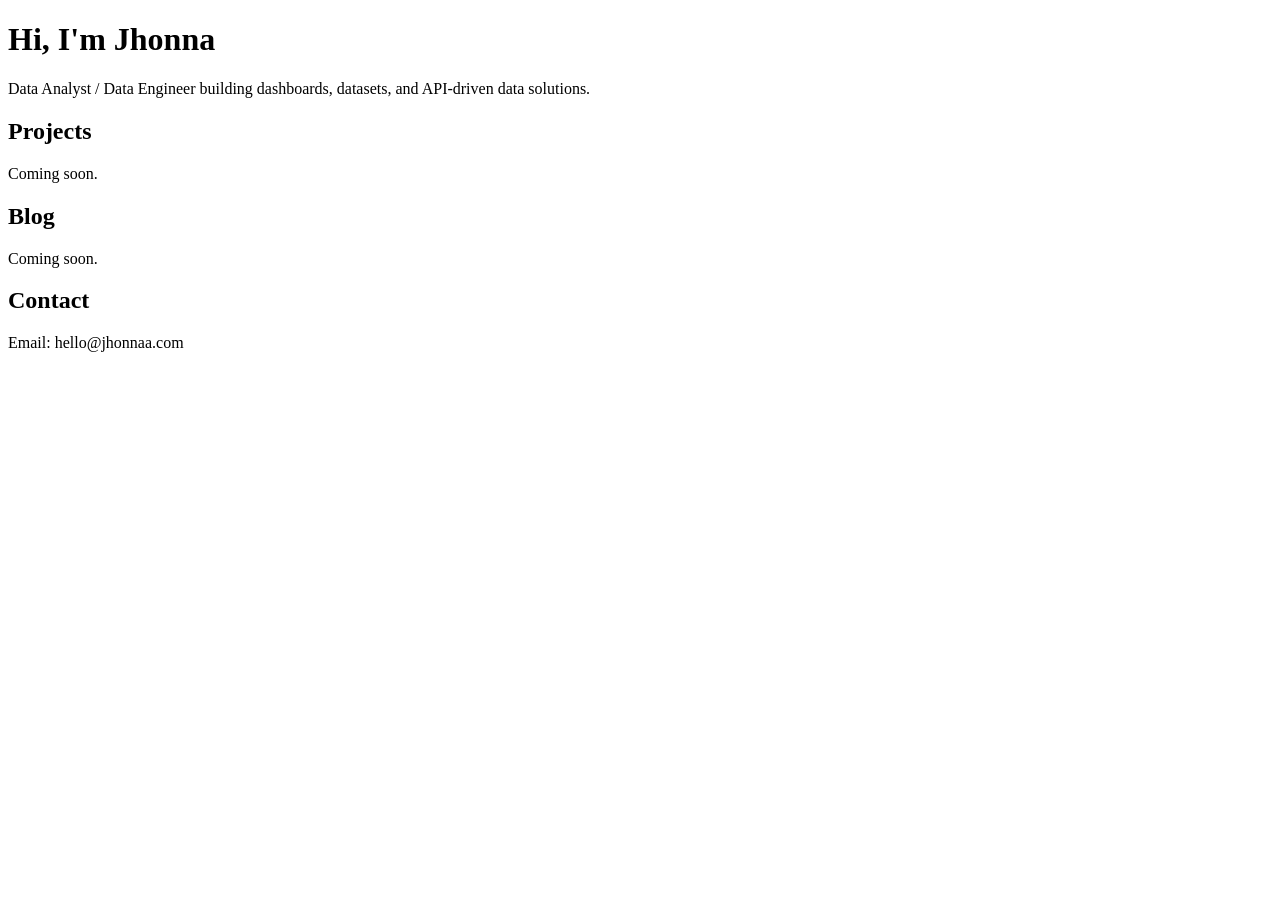
==== index.html @ ed6554fa "Add initial index.html for personal webpage" ====
<!DOCTYPE html>
<html>
<head>
  <title>Jhonna | Data Analyst & Data Engineer</title>
</head>
<body>
  <h1>Hi, I'm Jhonna</h1>
  <p>Data Analyst / Data Engineer building dashboards, datasets, and API-driven data solutions.</p>

  <h2>Projects</h2>
  <p>Coming soon.</p>

  <h2>Blog</h2>
  <p>Coming soon.</p>

  <h2>Contact</h2>
  <p>Email: hello@jhonnaa.com</p>
</body>
</html>
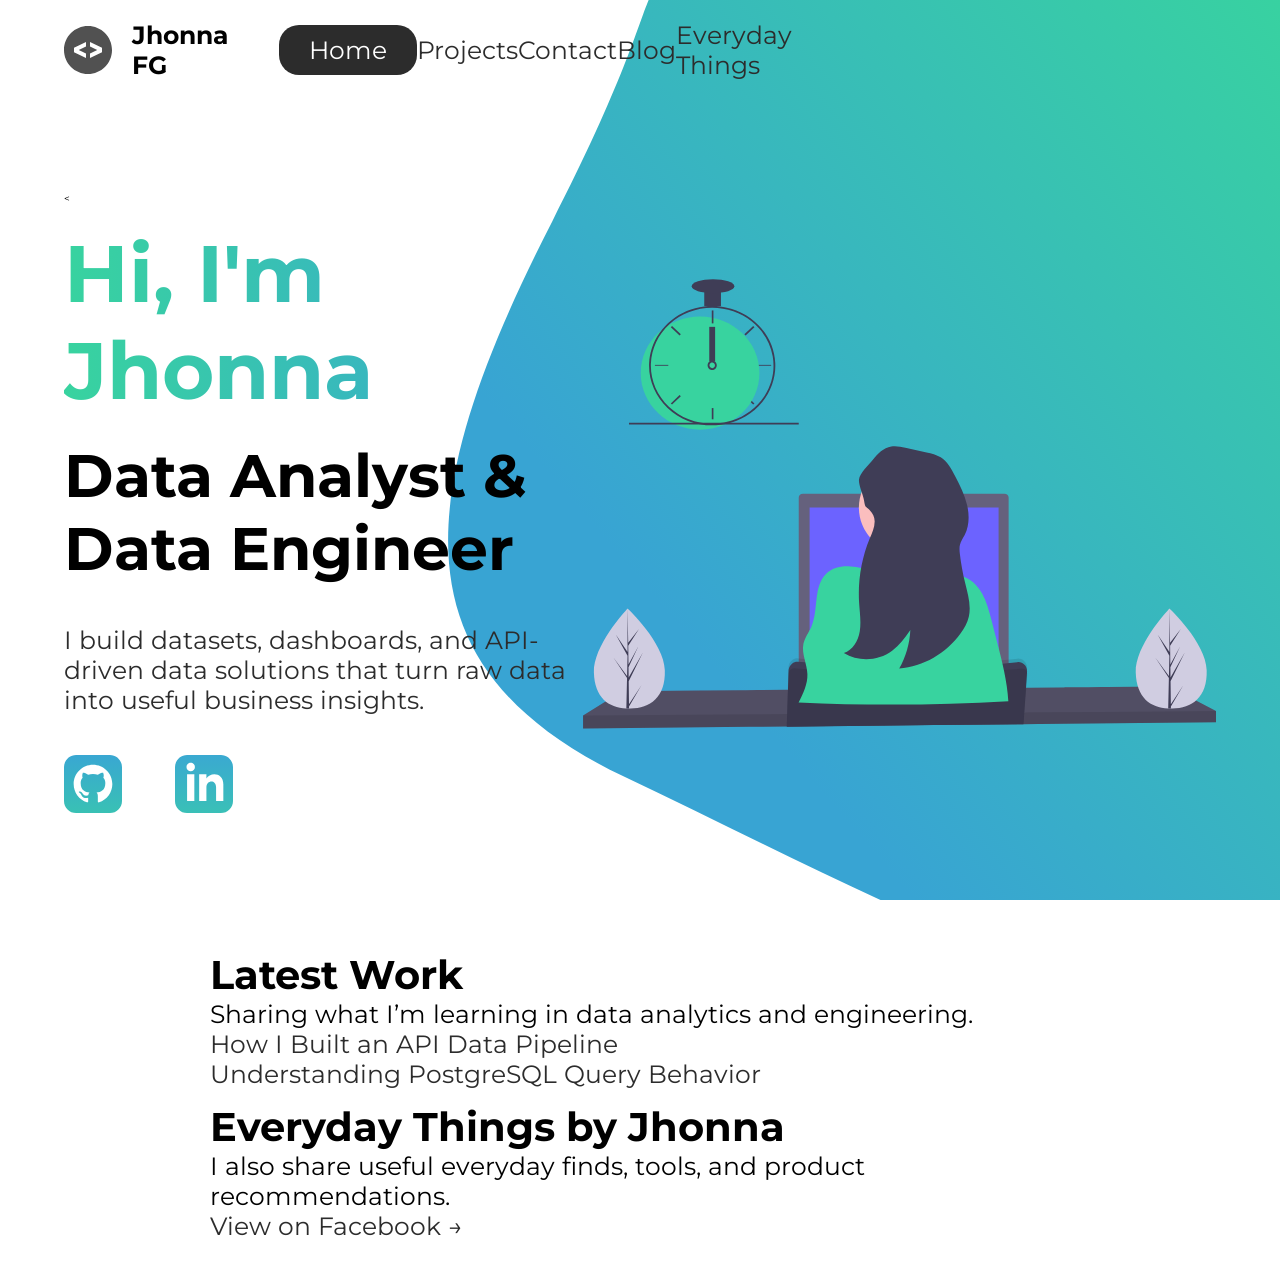
==== commit a9037f0a: "update homepage and added blog and everyday things sections" ====
--- a/index.html
+++ b/index.html
@@ -1,19 +1,113 @@
 <!DOCTYPE html>
-<html>
+<html lang="en">
 <head>
-  <title>Jhonna | Data Analyst & Data Engineer</title>
+    <meta charset="UTF-8">
+    <meta http-equiv="X-UA-Compatible" content="IE=edge">
+    <meta name="viewport" content="width=device-width, initial-scale=1.0">
+   <meta name="description" content="Jhonna Vhee Gedalanga is a Data Analyst and Data Engineer building datasets, dashboards, and API-driven data solutions.">
+    <link rel="stylesheet" href="/styles/style.css">
+    <title>Jhonna | Data Analyst & Data Engineer</title>
+    <style>
+        @import url('https://fonts.googleapis.com/css2?family=Montserrat:wght@400;500&display=swap');
+        </style> 
 </head>
 <body>
-  <h1>Hi, I'm Jhonna</h1>
-  <p>Data Analyst / Data Engineer building dashboards, datasets, and API-driven data solutions.</p>
+    <header class="main-head">
+        <nav>
+            <div class="logo">
+                <img src="icons/code.svg" alt="logo">
+                <h1>Jhonna FG</h1>
+            </div>
+            <ul>
+                <li><a  class="active" href="index.html">Home</a></li>
+                <li><a href="projects/index.html">Projects</a></li>
+                <li><a href="contact/index.html">Contact</a></li>
+                <li><a href="blog/index.html">Blog</a></li>
+                <li><a href="https://www.facebook.com/profile.php?id=61588796200714">Everyday Things</a></li>
+            </ul>
+        </nav>
+    </header>
+    <section class="intro">
+        <div class="intro-text">
+            <<h2>Hi, I'm Jhonna</h2>
+<h3>Data Analyst & <br> Data Engineer</h3>
+<p>I build datasets, dashboards, and API-driven data solutions that turn raw data into useful business insights.</p>
+            <div class="intro-social">
+                <a href="https://github.com/jfontgd"><img src="/icons/github.svg" alt="github-social-link"></a>
+                <a href="https://www.linkedin.com/in/jfontgd/"><img src="/icons/linked-in.svg" alt="linkedin-social-link"></a>
+            </div>
+        </div>
+        <div class="intro-images"> 
+            <svg width="633" height="458" viewBox="0 0 633 458" fill="none" xmlns="http://www.w3.org/2000/svg">
+                <g id="jhonna" clip-path="url(#clip0)">
+                <path id="Vector" d="M633.076 436.094V447.328L506.041 448.538L504.686 448.563L456.405 449.021L455.251 449.039L440.575 449.168H440.141L350.684 450.024L203.84 451.432H203.715L166.379 451.795L165.977 451.804L0.0760193 453.377V440.415L39.0845 416.218L117.352 415.544L119.025 415.536L119.577 415.527L121.249 415.501L158.828 415.181L160.508 415.173L161.044 415.164L162.716 415.155L174.766 415.052L175.083 415.043L204.81 414.784H205.053L437.013 412.762L442.691 412.718H443.26L447.591 412.675L479.074 412.407L480.746 412.381L482.293 412.364H483.096L492.888 412.286L494.828 412.26L497.428 412.243L505.581 412.165L518.517 412.053L520.19 412.036L523.099 412.019H523.643L586.115 411.465L633.076 436.094Z" fill="#65617D"/>
+                <path id="Vector_2" opacity="0.2" d="M633.076 436.094V447.328L506.041 448.538L504.686 448.563L456.405 449.021L455.251 449.039L440.575 449.168H440.141L350.684 450.024L203.84 451.432H203.715L166.379 451.795L165.977 451.804L0.0760193 453.377V440.415L39.0845 416.218L117.352 415.544L119.025 415.536L119.577 415.527L121.249 415.501L158.828 415.181L160.508 415.173L161.044 415.164L162.716 415.155L174.766 415.052L175.083 415.043L204.81 414.784H205.053L437.013 412.762L442.691 412.718H443.26L447.591 412.675L479.074 412.407L480.746 412.381L482.293 412.364H483.096L492.888 412.286L494.828 412.26L497.428 412.243L505.581 412.165L518.517 412.053L520.19 412.036L523.099 412.019H523.643L586.115 411.465L633.076 436.094Z" fill="black"/>
+                <path id="Vector_3" d="M425.623 222.548V389.396C425.611 390.415 425.183 391.39 424.429 392.119C423.675 392.848 422.653 393.276 421.573 393.315L219.947 398.374C218.84 398.374 217.777 397.962 216.989 397.229C216.202 396.496 215.752 395.499 215.738 394.455V222.548C215.752 221.513 216.194 220.524 216.971 219.792C217.747 219.06 218.796 218.643 219.894 218.63H421.468C422.566 218.643 423.615 219.06 424.391 219.792C425.168 220.524 425.61 221.513 425.623 222.548Z" fill="#65617D"/>
+                <path id="Vector_4" d="M226.609 232.457H415.589V378.027L226.609 381.955V232.457Z" fill="#6C63FF"/>
+                <path id="Vector_5" opacity="0.1" d="M633.076 436.094V447.328L506.041 448.538L504.686 448.563L456.405 449.021L455.251 449.039L440.575 449.168H440.141L350.684 450.024L203.84 451.432H203.715L166.379 451.795L165.977 451.804L0.0760193 453.377V440.415L169.414 439.265H169.815L204.091 439.023H204.25L440.96 437.407H441.203L441.345 437.399H441.738L445.743 437.373H446.964L509.252 436.941L512.931 436.923L513.751 436.915L633.076 436.094Z" fill="black"/>
+                <path id="Vector_6" opacity="0.1" d="M444.045 393.413L443.961 394.649V394.735L443.819 396.723L442.707 412.718L441.361 431.989L440.976 437.416L440.14 449.03V449.177L350.667 450.041L203.839 451.683V452.409H203.722V451.683V451.441L204.099 439.032L204.818 414.784L205.437 394.226L205.495 392.178C205.532 390.941 205.812 389.726 206.318 388.605C206.824 387.485 207.546 386.483 208.44 385.66C209.334 384.838 210.38 384.212 211.516 383.822C212.651 383.431 213.852 383.284 215.044 383.389C218.991 383.735 224.117 384.158 230.246 384.608L232.755 384.798C268.151 387.338 333.567 390.622 399.576 386.526C400.964 386.448 402.361 386.362 403.757 386.258C413.992 385.593 424.219 384.737 434.345 383.666C435.625 383.527 436.919 383.68 438.136 384.114C439.352 384.548 440.462 385.253 441.387 386.178C442.312 387.103 443.029 388.227 443.488 389.469C443.947 390.712 444.137 392.043 444.045 393.37V393.413Z" fill="black"/>
+                <path id="Vector_7" d="M203.814 452.409V451.683L350.667 450.033L440.14 449.168H440.391V449.021L441.227 437.407L441.586 432.222L442.958 412.684L444.037 397.216V396.835C444.086 396.123 444.056 395.406 443.945 394.701C443.949 394.672 443.949 394.643 443.945 394.615C443.715 393.156 443.14 391.779 442.272 390.605C441.351 389.385 440.145 388.427 438.767 387.822C437.389 387.217 435.884 386.985 434.395 387.148C424.269 388.22 414.042 389.075 403.807 389.741C402.411 389.844 401.014 389.931 399.626 390.009C333.617 394.061 268.201 390.778 232.805 388.28L230.297 388.09C224.167 387.641 219.041 387.226 215.095 386.872C212.923 386.682 210.761 387.331 209.026 388.692C207.29 390.053 206.104 392.031 205.696 394.243C205.611 394.711 205.561 395.185 205.545 395.66L204.977 414.81L204.199 439.066L203.831 451.476V451.718V452.443L203.814 452.409Z" fill="#3F3D56"/>
+                <path id="Vector_8" opacity="0.1" d="M444.296 399.471L443.267 412.718L441.737 432.464L441.352 437.407L440.516 448.477L440.466 449.03V449.177L440.341 450.456L440.433 449.177H440.19L350.717 450.041L203.839 451.683V451.441L204.249 439.032L205.085 414.784L205.62 398.667C205.647 397.751 205.895 396.855 206.342 396.063C206.789 395.27 207.42 394.606 208.179 394.131C209.126 393.531 210.233 393.258 211.34 393.353C213.096 393.5 215.253 393.673 217.77 393.863C221.859 394.174 226.902 394.537 232.772 394.917C243.642 395.626 257.281 396.386 272.909 397.008C316.391 398.737 375.092 399.315 430.85 394.269C433.358 394.044 435.951 393.794 438.484 393.543C439.487 393.44 440.498 393.638 441.394 394.113C441.648 394.244 441.889 394.4 442.113 394.58C442.841 395.125 443.418 395.858 443.786 396.706C443.871 396.874 443.941 397.051 443.995 397.233C444.246 397.949 444.348 398.711 444.296 399.471Z" fill="black"/>
+                <g id="me">
+                <path id="Vector_9" d="M318.808 276.943C342.513 276.943 361.73 257.084 361.73 232.586C361.73 208.089 342.513 188.229 318.808 188.229C295.103 188.229 275.886 208.089 275.886 232.586C275.886 257.084 295.103 276.943 318.808 276.943Z" fill="#FBBEBE"/>
+                <path id="Vector_10" d="M361.738 300.863C361.738 300.863 278.537 311.233 286.481 300.863C289.357 297.112 290.152 285.999 289.993 273.34C289.942 269.494 289.809 265.51 289.616 261.544C288.697 242.533 286.481 223.953 286.481 223.953C286.481 223.953 359.23 188.523 350.868 216.608C347.523 227.954 348.618 243.889 351.16 258.848C351.905 263.212 352.766 267.489 353.669 271.551C355.873 281.457 358.566 291.241 361.738 300.863Z" fill="#FBBEBE"/>
+                <path id="Vector_11" d="M334.587 297.346C344.211 295.505 354.405 292.161 363.461 296.015C365.844 297.026 368.035 298.504 370.476 299.35C372.918 300.197 375.594 300.405 378.136 301.001C387.067 303.092 394.308 310.118 398.957 318.284C403.606 326.45 406.015 335.688 408.373 344.831L414.143 367.152C419.16 386.552 424.177 406.116 425.339 426.173C355.489 430.305 285.479 430.718 215.588 427.409C220.137 418.474 224.786 408.994 224.401 398.892C224.017 388.79 218.389 378.826 220.421 368.871C221.717 362.529 225.915 357.3 228.482 351.398C235.799 334.53 230.104 311.829 242.965 298.988C248.751 293.215 257.18 291.029 265.233 291.305C275.501 291.66 286.012 294.969 296.172 296.585C309.183 298.625 321.475 299.834 334.587 297.346Z" fill="#38D39F"/>
+                <path id="Vector_12" d="M291.657 246.179C291.724 252.228 289.014 257.932 286.715 263.523C278.342 283.889 274.716 306.003 276.128 328.084C276.739 337.589 278.286 347.095 276.739 356.514C275.192 365.933 269.69 375.327 260.851 378.031C275.51 387.062 295.353 386.111 309.15 375.733C316.5 370.202 321.977 362.485 327.337 354.898C326.7 368.528 322.882 381.795 316.207 393.569C328.272 392.465 339.978 388.755 350.567 382.678C361.156 376.601 370.391 368.294 377.676 358.294C381.28 353.274 384.416 347.76 385.804 341.677C388.388 330.443 384.784 318.768 382.033 307.543C379.734 298.159 378.01 288.634 376.873 279.026C376.514 275.949 376.221 272.786 376.957 269.779C377.793 266.262 380.026 263.289 381.673 260.083C386.356 250.975 386.465 239.949 384.065 229.942C381.665 219.935 376.965 210.706 372.308 201.589C368.578 194.278 364.531 186.631 357.708 182.336C353.443 179.657 348.51 178.542 343.593 177.462L322.378 172.77C317.738 171.741 312.963 170.713 308.272 171.465C300.353 172.744 294.776 178.655 289.876 184.721C286.037 189.439 276.655 198.297 275.995 204.475C275.393 210.17 280.259 219.71 281.087 225.716C282.174 233.494 282.943 230.901 287.191 235.671C289.876 238.627 291.606 242.04 291.657 246.179Z" fill="#3F3D56"/>
+                </g>
+                <path id="Vector 25" d="M161.386 59.3024L162.64 60.4906L171.42 52.1731L170.166 50.9849L161.386 59.3024Z" fill="#3F3D56"/>
+                <path id="Vector 26" d="M174.765 89.8717V90.7359H188.144V89.8717H174.765Z" fill="#3F3D56"/>
+                <path id="Vector 27" d="M162.64 120.117L161.386 121.305L170.166 129.623L171.42 128.435L162.64 120.117Z" fill="#3F3D56"/>
+                <g id="Clock">
+                <path id="Vector 19" d="M117.067 154.683C149.856 154.683 176.437 129.342 176.437 98.0813C176.437 66.8212 149.856 41.4792 117.067 41.4792C84.2783 41.4792 57.6975 66.8212 57.6975 98.0813C57.6975 129.342 84.2783 154.683 117.067 154.683Z" fill="#38D39F"/>
+                <path id="Vector 20" d="M137.309 31.595C131.919 30.9476 126.464 30.9476 121.075 31.595C109.068 33.084 97.7646 37.795 88.5071 45.1689C79.2496 52.5429 72.4261 62.2704 68.8464 73.1972C67.2183 78.1764 66.2963 83.3384 66.1045 88.5464C66.0775 89.2706 66.0594 90.0033 66.0594 90.736C66.0762 106.544 72.7331 121.702 84.569 132.88C96.4051 144.059 112.453 150.346 129.192 150.362C130.536 150.362 131.88 150.319 133.205 150.243C136.317 150.058 139.411 149.654 142.459 149.033C157.015 146.077 169.997 138.357 179.112 127.238C188.226 116.119 192.887 102.315 192.271 88.2651C191.654 74.2147 185.801 60.8225 175.744 50.4531C165.687 40.0837 152.074 33.4044 137.309 31.595ZM148.952 145.575H148.943C143.859 147.213 138.567 148.207 133.205 148.531C131.88 148.616 130.536 148.658 129.192 148.658C112.933 148.64 97.345 142.531 85.848 131.673C74.3509 120.814 67.8831 106.092 67.8632 90.736C67.8632 90.0033 67.8813 89.2706 67.9083 88.5464C68.5283 73.5812 75.2537 59.4222 86.6766 49.0337C98.0995 38.6454 113.334 32.8329 129.192 32.813C143.722 32.8138 157.779 37.6863 168.86 46.5624C179.941 55.4386 187.325 67.7418 189.698 81.2807C192.07 94.8188 189.277 108.713 181.815 120.488C174.353 132.262 162.707 141.153 148.952 145.575Z" fill="#3F3D56"/>
+                <path id="Vector 21" d="M130.447 35.4302H128.774V48.3925H130.447V35.4302Z" fill="#3F3D56"/>
+                <path id="Vector 22" d="M89.0549 50.9849L87.8005 52.1731L96.5806 60.4906L97.8349 59.3023L89.0549 50.9849Z" fill="#3F3D56"/>
+                <path id="Vector 23" d="M71.9128 89.8717V90.7359H85.292V89.8717H71.9128Z" fill="#3F3D56"/>
+                <path id="Vector 24" d="M87.8005 128.434L89.0548 129.623L97.8349 121.305L96.5806 120.117L87.8005 128.434Z" fill="#3F3D56"/>
+                <path id="Vector 28" d="M130.447 133.079H128.774V144.313H130.447V133.079Z" fill="#3F3D56"/>
+                <path id="Vector 29" d="M131.951 86.5014C131.156 85.8846 130.188 85.5509 129.192 85.5509C128.198 85.5509 127.229 85.8846 126.434 86.5014C125.888 86.9291 125.44 87.4739 125.118 88.0986C124.711 88.9019 124.535 89.8097 124.61 90.7142C124.686 91.618 125.01 92.4806 125.546 93.2002C126.081 93.9197 126.804 94.4661 127.63 94.7744C128.456 95.082 129.35 95.1397 130.206 94.9397C131.063 94.7397 131.846 94.2905 132.463 93.6445C133.081 92.9993 133.506 92.1849 133.69 91.297C133.873 90.4098 133.807 89.4863 133.499 88.637C133.191 87.787 132.655 87.0462 131.952 86.5014H131.951ZM129.192 93.1551C128.461 93.1527 127.761 92.8515 127.244 92.3177C126.727 91.7832 126.436 91.0589 126.434 90.3038C126.437 89.7266 126.606 89.1644 126.921 88.6877C127.19 88.2844 127.556 87.9594 127.982 87.7451C128.409 87.5301 128.882 87.4328 129.355 87.4629C129.828 87.4921 130.287 87.6471 130.685 87.9136C131.083 88.1792 131.409 88.5469 131.629 88.981C131.85 89.4151 131.958 89.9006 131.945 90.39C131.931 90.8803 131.795 91.3578 131.55 91.7777C131.304 92.1976 130.959 92.5447 130.546 92.7858C130.133 93.027 129.667 93.1543 129.192 93.1551Z" fill="#3F3D56"/>
+                <path id="Vector 30" d="M137.972 15.5547H121.248V31.1094H137.972V15.5547Z" fill="#3F3D56" />
+                <path id="Vector 31" d="M130.029 18.1472C141.805 18.1472 151.351 15.052 151.351 11.234C151.351 7.4159 141.805 4.32076 130.029 4.32076C118.252 4.32076 108.705 7.4159 108.705 11.234C108.705 15.052 118.252 18.1472 130.029 18.1472Z" fill="#3F3D56"/>
+                <path id="clock-arrow" d="M132.119 51.8491H126.266V86.4151H132.119V51.8491Z" fill="#3F3D56"/>
+                <path id="Vector 32" d="M215.738 147.77H45.9908V149.498H215.738V147.77Z" fill="#3F3D56"/>
+                </g>
+                <g id="plant-left">
+                <path id="Vector 33" d="M81.8302 395.221C82.6103 422.831 66.9994 432.949 47.409 433.54C46.9541 433.554 46.5009 433.563 46.0502 433.565C45.1421 433.573 44.2424 433.558 43.351 433.519C25.6337 432.759 11.6092 423.039 10.8836 397.363C10.1327 370.79 42.0473 336.264 44.4422 333.711L44.4464 333.708C44.5375 333.611 44.5844 333.562 44.5844 333.562C44.5844 333.562 81.05 367.614 81.8302 395.221Z" fill="#D0CDE1"/>
+                <path id="Vector 34" d="M45.9992 429.356L58.4435 410.231L46.0243 431.414L46.0502 433.565C45.1421 433.573 44.2424 433.558 43.351 433.519L43.9681 405.855L43.9514 405.642L43.9739 405.601L44.0333 402.987L30.4052 382.539L44.0174 401.031L44.0659 401.583L44.5317 380.683L32.7607 359.482L44.5651 377.011L44.4422 333.711V333.567L44.4464 333.708L45.2274 367.835L55.9558 353.973L45.2625 370.774L45.4966 389.469L55.3688 371.224L45.5334 392.218L45.6639 402.613L60.0205 377.198L45.7074 406.24L45.9992 429.356Z" fill="#3F3D56"/>
+                </g>
+                <g id="plant-right">
+                <path id="Vector 35" d="M623.685 395.221C624.465 422.831 608.854 432.949 589.264 433.54C588.809 433.554 588.356 433.563 587.905 433.565C586.997 433.573 586.097 433.558 585.206 433.519C567.488 432.759 553.464 423.039 552.738 397.363C551.987 370.79 583.902 336.264 586.297 333.711L586.301 333.708C586.392 333.611 586.439 333.562 586.439 333.562C586.439 333.562 622.905 367.614 623.685 395.221Z" fill="#D0CDE1"/>
+                <path id="Vector 36" d="M587.854 429.356L600.298 410.231L587.879 431.414L587.905 433.565C586.997 433.573 586.097 433.558 585.206 433.519L585.823 405.855L585.806 405.642L585.829 405.601L585.888 402.987L572.26 382.539L585.872 401.031L585.921 401.583L586.386 380.683L574.615 359.482L586.42 377.011L586.297 333.711V333.567L586.301 333.708L587.082 367.835L597.81 353.973L587.118 370.774L587.351 389.469L597.223 371.224L587.388 392.218L587.519 402.613L601.875 377.198L587.562 406.24L587.854 429.356Z" fill="#3F3D56"/>
+                </g>
+                </g>
+                <defs>
+                <clipPath id="clip0">
+                <rect width="633" height="458" fill="white"/>
+                </clipPath>
+                </defs>
+                </svg>
+                         
+          <img class="splash" src="/img/splash.svg" alt="" srcset="">
+        </div>
+    </section> 
+    
+    <section style="max-width: 900px; margin: auto; padding: 40px 20px;">
+  
+        <h2>Latest Work</h2>
+          <p>Sharing what I’m learning in data analytics and engineering.</p>
 
-  <h2>Projects</h2>
-  <p>Coming soon.</p>
+        <ul>
+          <li><a href="#">How I Built an API Data Pipeline</a></li>
+          <li><a href="#">Understanding PostgreSQL Query Behavior</a></li>
+        </ul>
+        <br>
 
-  <h2>Blog</h2>
-  <p>Coming soon.</p>
+        <h2>Everyday Things by Jhonna</h2>
+          <p> I also share useful everyday finds, tools, and product recommendations.</p>
+              <a href="https://www.facebook.com/jhonnafontgd/" target="_blank">
+                View on Facebook →
+              </a>
 
-  <h2>Contact</h2>
-  <p>Email: hello@jhonnaa.com</p>
+    </section>
 </body>
-</html>
+</html>
--- a/styles/style.css
+++ b/styles/style.css
@@ -0,0 +1,521 @@
+* {
+  margin: 0;
+  padding: 0;
+  -webkit-box-sizing: border-box;
+          box-sizing: border-box;
+}
+
+html {
+  font-size: 62.5%;
+}
+
+h1 {
+  font-size: 2.5rem;
+}
+
+li,
+button,
+label,
+input,
+a,
+p {
+  font-size: 2.5rem;
+}
+
+h2 {
+  font-size: 4rem;
+}
+
+h3 {
+  font-size: 2.5rem;
+}
+
+h4,
+h5 {
+  font-size: 2rem;
+}
+
+ul {
+  list-style: none;
+}
+
+a {
+  text-decoration: none;
+  color: #2c2c2c;
+}
+
+li {
+  cursor: pointer;
+}
+
+body {
+  font-family: 'Montserrat', sans-serif;
+}
+
+.main-head {
+  width: 95%;
+  margin: 0 0 0 auto;
+}
+
+nav {
+  display: -webkit-box;
+  display: -ms-flexbox;
+  display: flex;
+  -webkit-box-pack: justify;
+      -ms-flex-pack: justify;
+          justify-content: space-between;
+  -webkit-box-align: center;
+      -ms-flex-align: center;
+          align-items: center;
+  -webkit-box-orient: horizontal;
+  -webkit-box-direction: normal;
+      -ms-flex-direction: row;
+          flex-direction: row;
+  min-height: 10vh;
+  width: 60%;
+  -ms-flex-wrap: wrap;
+      flex-wrap: wrap;
+}
+
+nav .logo {
+  display: -webkit-box;
+  display: -ms-flexbox;
+  display: flex;
+  -webkit-box-pack: start;
+      -ms-flex-pack: start;
+          justify-content: flex-start;
+  -webkit-box-align: center;
+      -ms-flex-align: center;
+          align-items: center;
+  -webkit-box-orient: horizontal;
+  -webkit-box-direction: normal;
+      -ms-flex-direction: row;
+          flex-direction: row;
+  -webkit-box-flex: 1;
+      -ms-flex: 1 1 10rem;
+          flex: 1 1 10rem;
+}
+
+nav .logo h1 {
+  margin: 2rem;
+}
+
+nav ul {
+  display: -webkit-box;
+  display: -ms-flexbox;
+  display: flex;
+  -ms-flex-pack: distribute;
+      justify-content: space-around;
+  -webkit-box-align: center;
+      -ms-flex-align: center;
+          align-items: center;
+  -webkit-box-orient: horizontal;
+  -webkit-box-direction: normal;
+      -ms-flex-direction: row;
+          flex-direction: row;
+  -webkit-box-flex: 1;
+      -ms-flex: 1 1 40rem;
+          flex: 1 1 40rem;
+}
+
+.intro {
+  min-height: 90vh;
+  width: 90%;
+  margin: auto;
+  -ms-flex-wrap: wrap;
+      flex-wrap: wrap;
+  display: -webkit-box;
+  display: -ms-flexbox;
+  display: flex;
+  -webkit-box-pack: justify;
+      -ms-flex-pack: justify;
+          justify-content: space-between;
+  -webkit-box-align: center;
+      -ms-flex-align: center;
+          align-items: center;
+  -webkit-box-orient: horizontal;
+  -webkit-box-direction: normal;
+      -ms-flex-direction: row;
+          flex-direction: row;
+}
+
+.intro h2 {
+  font-size: 8rem;
+  padding-top: 2rem;
+  background: -webkit-gradient(linear, left top, right top, from(#38d39f), to(#38a4d3));
+  background: linear-gradient(left, #38d39f, #38a4d3);
+  -webkit-background-clip: text;
+  -webkit-text-fill-color: transparent;
+  background-clip: text;
+  display: inline-block;
+}
+
+.intro h3 {
+  font-size: 6rem;
+  padding: 2rem 0;
+}
+
+.intro p {
+  padding-top: 2rem;
+  color: #2c2c2c;
+}
+
+.splash {
+  position: absolute;
+  top: 0;
+  right: 0;
+  height: 100%;
+  z-index: -1;
+}
+
+.intro-social {
+  margin-top: 4rem;
+}
+
+.intro-social a {
+  margin-right: 5rem;
+}
+
+.active {
+  background: #2c2c2c;
+  color: white;
+  padding: 1rem 3rem;
+  border-radius: 2rem;
+}
+
+.intro-text {
+  -webkit-box-flex: 1;
+      -ms-flex: 1 1 40rem;
+          flex: 1 1 40rem;
+}
+
+.intro-images {
+  -webkit-box-flex: 1;
+      -ms-flex: 1 1 40rem;
+          flex: 1 1 40rem;
+}
+
+#plant-left {
+  -webkit-animation: plant 1.5s ease infinite alternate;
+          animation: plant 1.5s ease infinite alternate;
+}
+
+#plant-right {
+  -webkit-animation: plant 1.5s ease infinite alternate 0.5s;
+          animation: plant 1.5s ease infinite alternate 0.5s;
+}
+
+#me {
+  -webkit-animation: me 1s ease infinite alternate;
+          animation: me 1s ease infinite alternate;
+  -webkit-transform-origin: bottom;
+          transform-origin: bottom;
+}
+
+#clock-arrow {
+  -webkit-animation: clock 1.5s linear infinite;
+          animation: clock 1.5s linear infinite;
+  transform-box: fill-box;
+  -webkit-transform-origin: bottom;
+          transform-origin: bottom;
+}
+
+@-webkit-keyframes plant {
+  from {
+    -webkit-transform: translateY(0%);
+            transform: translateY(0%);
+  }
+  to {
+    -webkit-transform: translateY(-30%);
+            transform: translateY(-30%);
+  }
+}
+
+@keyframes plant {
+  from {
+    -webkit-transform: translateY(0%);
+            transform: translateY(0%);
+  }
+  to {
+    -webkit-transform: translateY(-30%);
+            transform: translateY(-30%);
+  }
+}
+
+@-webkit-keyframes me {
+  from {
+    -webkit-transform: rotate3d(2, 1, 0.3, -0.01turn);
+            transform: rotate3d(2, 1, 0.3, -0.01turn);
+  }
+  to {
+    -webkit-transform: rotate3d(2, 1, 0.3, 0.01turn);
+            transform: rotate3d(2, 1, 0.3, 0.01turn);
+  }
+}
+
+@keyframes me {
+  from {
+    -webkit-transform: rotate3d(2, 1, 0.3, -0.01turn);
+            transform: rotate3d(2, 1, 0.3, -0.01turn);
+  }
+  to {
+    -webkit-transform: rotate3d(2, 1, 0.3, 0.01turn);
+            transform: rotate3d(2, 1, 0.3, 0.01turn);
+  }
+}
+
+@-webkit-keyframes clock {
+  from {
+    -webkit-transform: rotateZ(360deg);
+            transform: rotateZ(360deg);
+  }
+  to {
+    -webkit-transform: rotateZ(0deg);
+            transform: rotateZ(0deg);
+  }
+}
+
+@keyframes clock {
+  from {
+    -webkit-transform: rotateZ(360deg);
+            transform: rotateZ(360deg);
+  }
+  to {
+    -webkit-transform: rotateZ(0deg);
+            transform: rotateZ(0deg);
+  }
+}
+
+.project {
+  width: 90%;
+  margin: auto;
+  min-height: 90vh;
+  display: -webkit-box;
+  display: -ms-flexbox;
+  display: flex;
+  -webkit-box-pack: justify;
+      -ms-flex-pack: justify;
+          justify-content: space-between;
+  -webkit-box-align: center;
+      -ms-flex-align: center;
+          align-items: center;
+  -webkit-box-orient: horizontal;
+  -webkit-box-direction: normal;
+      -ms-flex-direction: row;
+          flex-direction: row;
+  text-align: center;
+  -ms-flex-wrap: wrap;
+      flex-wrap: wrap;
+}
+
+.project h2 {
+  margin: 5rem;
+}
+
+.travelly,
+.samantha-luna {
+  -webkit-box-flex: 1;
+      -ms-flex: 1 1 40rem;
+          flex: 1 1 40rem;
+}
+
+.form {
+  min-height: 80vh;
+  display: -webkit-box;
+  display: -ms-flexbox;
+  display: flex;
+  -webkit-box-pack: center;
+      -ms-flex-pack: center;
+          justify-content: center;
+  -webkit-box-align: center;
+      -ms-flex-align: center;
+          align-items: center;
+  -webkit-box-orient: horizontal;
+  -webkit-box-direction: normal;
+      -ms-flex-direction: row;
+          flex-direction: row;
+  margin: 3rem 0;
+}
+
+.form form {
+  padding: 3rem 10rem;
+  -webkit-box-shadow: 0px 10px 10px rgba(0, 0, 0, 0.2), 0px 20px 40px rgba(0, 0, 0, 0.2);
+          box-shadow: 0px 10px 10px rgba(0, 0, 0, 0.2), 0px 20px 40px rgba(0, 0, 0, 0.2);
+  border-radius: 2rem;
+  display: -webkit-box;
+  display: -ms-flexbox;
+  display: flex;
+  -webkit-box-pack: center;
+      -ms-flex-pack: center;
+          justify-content: center;
+  -webkit-box-align: center;
+      -ms-flex-align: center;
+          align-items: center;
+  -webkit-box-orient: vertical;
+  -webkit-box-direction: normal;
+      -ms-flex-direction: column;
+          flex-direction: column;
+}
+
+.form form input,
+.form form textarea {
+  margin: 2rem;
+}
+
+.form form input:focus,
+.form form textarea:focus {
+  outline: 2px solid black;
+}
+
+.form form textarea {
+  font-family: "Montserrat", sans-serif;
+  font-size: 2rem;
+}
+
+.form form button {
+  width: 100%;
+  padding: 2rem;
+  background: #154353;
+  color: white;
+}
+
+.form form button:focus {
+  background: #4389a5;
+}
+
+footer {
+  background: #154353;
+  color: white;
+  min-height: 10vh;
+  padding: 0 5%;
+  display: -webkit-box;
+  display: -ms-flexbox;
+  display: flex;
+  -webkit-box-pack: start;
+      -ms-flex-pack: start;
+          justify-content: start;
+  -webkit-box-align: center;
+      -ms-flex-align: center;
+          align-items: center;
+  -webkit-box-orient: horizontal;
+  -webkit-box-direction: normal;
+      -ms-flex-direction: row;
+          flex-direction: row;
+}
+
+footer ul {
+  -webkit-box-flex: 1;
+      -ms-flex: 1 1 40rem;
+          flex: 1 1 40rem;
+  display: -webkit-box;
+  display: -ms-flexbox;
+  display: flex;
+  -ms-flex-pack: distribute;
+      justify-content: space-around;
+  -webkit-box-align: center;
+      -ms-flex-align: center;
+          align-items: center;
+  -webkit-box-orient: horizontal;
+  -webkit-box-direction: normal;
+      -ms-flex-direction: row;
+          flex-direction: row;
+}
+
+footer h4 {
+  -webkit-box-flex: 1;
+      -ms-flex: 1 1 40rem;
+          flex: 1 1 40rem;
+}
+
+@media screen and (max-width: 1150px) {
+  html {
+    font-size: 53%;
+  }
+  .splash {
+    display: none;
+  }
+  svg {
+    width: 80%;
+  }
+  nav {
+    width: 100%;
+  }
+}
+
+@media screen and (max-width: 750px) {
+  html {
+    font-size: 55%;
+  }
+  svg {
+    height: 60%;
+  }
+  .main-head {
+    width: 100%;
+  }
+  nav .logo {
+    display: -webkit-box;
+    display: -ms-flexbox;
+    display: flex;
+    -webkit-box-pack: center;
+        -ms-flex-pack: center;
+            justify-content: center;
+    -webkit-box-align: center;
+        -ms-flex-align: center;
+            align-items: center;
+    -webkit-box-orient: vertical;
+    -webkit-box-direction: normal;
+        -ms-flex-direction: column;
+            flex-direction: column;
+    -webkit-box-flex: 1;
+        -ms-flex: 1 1 20rem;
+            flex: 1 1 20rem;
+    margin-top: 2rem;
+  }
+  nav ul {
+    -webkit-box-flex: 1;
+        -ms-flex: 1 1 60rem;
+            flex: 1 1 60rem;
+    margin: 2rem 0;
+  }
+  .intro-text {
+    margin-top: 2rem;
+    text-align: center;
+  }
+  .intro-social {
+    display: -webkit-box;
+    display: -ms-flexbox;
+    display: flex;
+    -webkit-box-pack: center;
+        -ms-flex-pack: center;
+            justify-content: center;
+    -webkit-box-align: center;
+        -ms-flex-align: center;
+            align-items: center;
+    -webkit-box-orient: horizontal;
+    -webkit-box-direction: normal;
+        -ms-flex-direction: row;
+            flex-direction: row;
+  }
+  .intro-social a {
+    margin: 2rem;
+  }
+  .intro-images {
+    text-align: center;
+  }
+  .samantha-luna,
+  .travelly {
+    -webkit-box-flex: 1;
+        -ms-flex: 1 1 50rem;
+            flex: 1 1 50rem;
+  }
+  .samantha-luna img,
+  .travelly img {
+    width: 100%;
+    height: 100%;
+  }
+  form {
+    padding: 0;
+    width: 100%;
+  }
+}
+/*# sourceMappingURL=style.css.map */
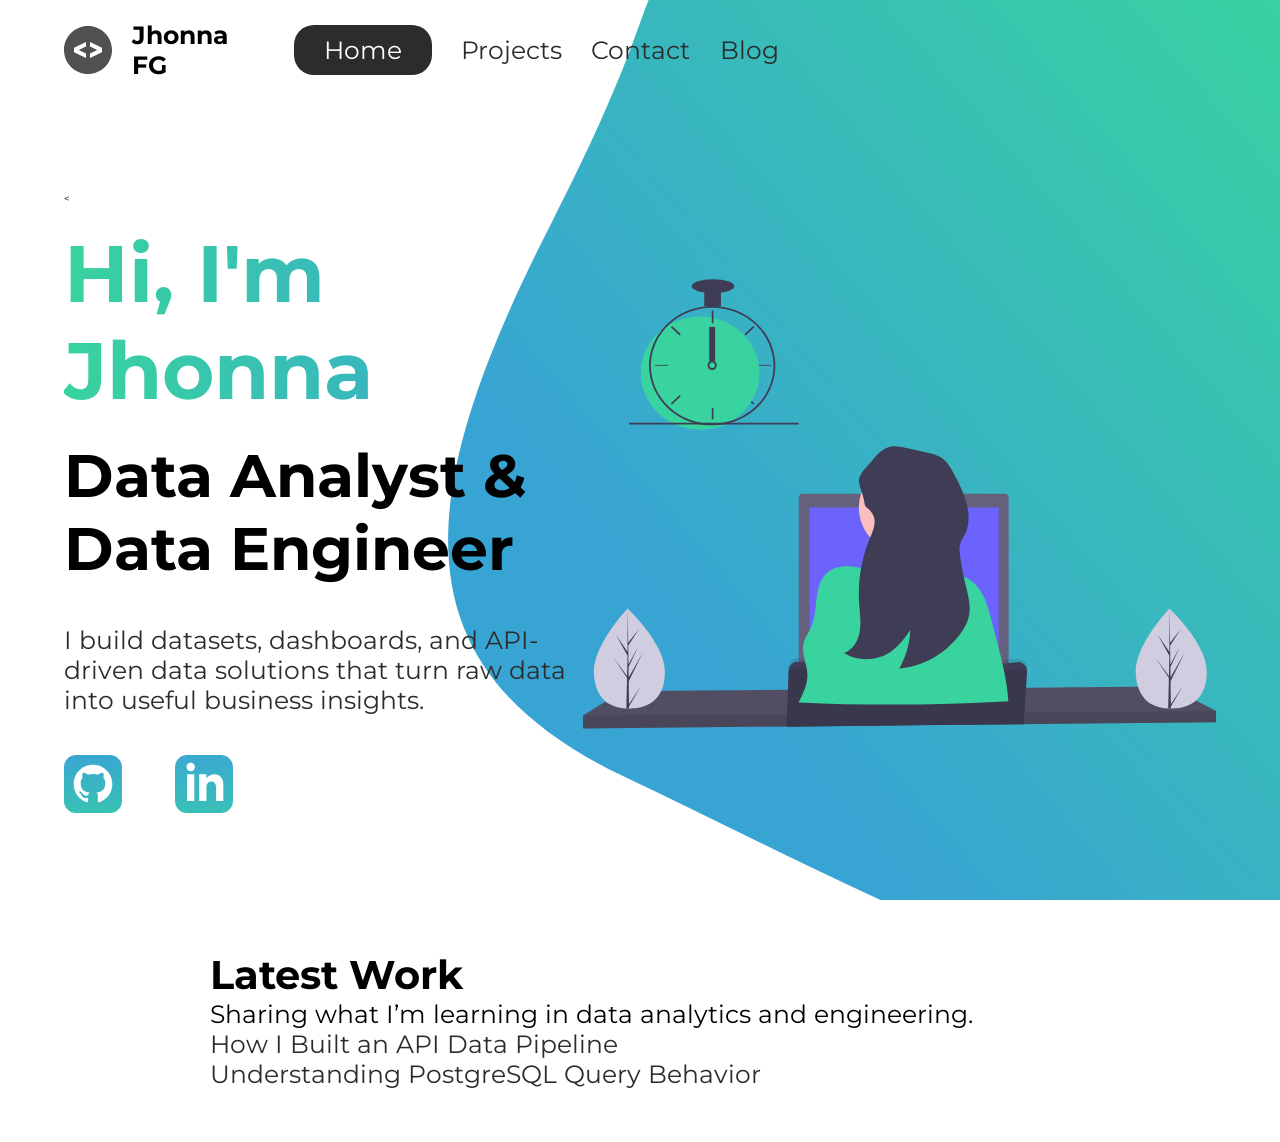
==== commit 5cfd555b: "Remove lifestyle section for now" ====
--- a/index.html
+++ b/index.html
@@ -23,7 +23,7 @@
                 <li><a href="projects/index.html">Projects</a></li>
                 <li><a href="contact/index.html">Contact</a></li>
                 <li><a href="blog/index.html">Blog</a></li>
-                <li><a href="https://www.facebook.com/profile.php?id=61588796200714">Everyday Things</a></li>
+                <!-- <li><a href="https://www.facebook.com/profile.php?id=61588796200714">Everyday Things</a></li> -->
             </ul>
         </nav>
     </header>
@@ -102,12 +102,6 @@
         </ul>
         <br>
 
-        <h2>Everyday Things by Jhonna</h2>
-          <p> I also share useful everyday finds, tools, and product recommendations.</p>
-              <a href="https://www.facebook.com/jhonnafontgd/" target="_blank">
-                View on Facebook →
-              </a>
-
     </section>
 </body>
 </html>
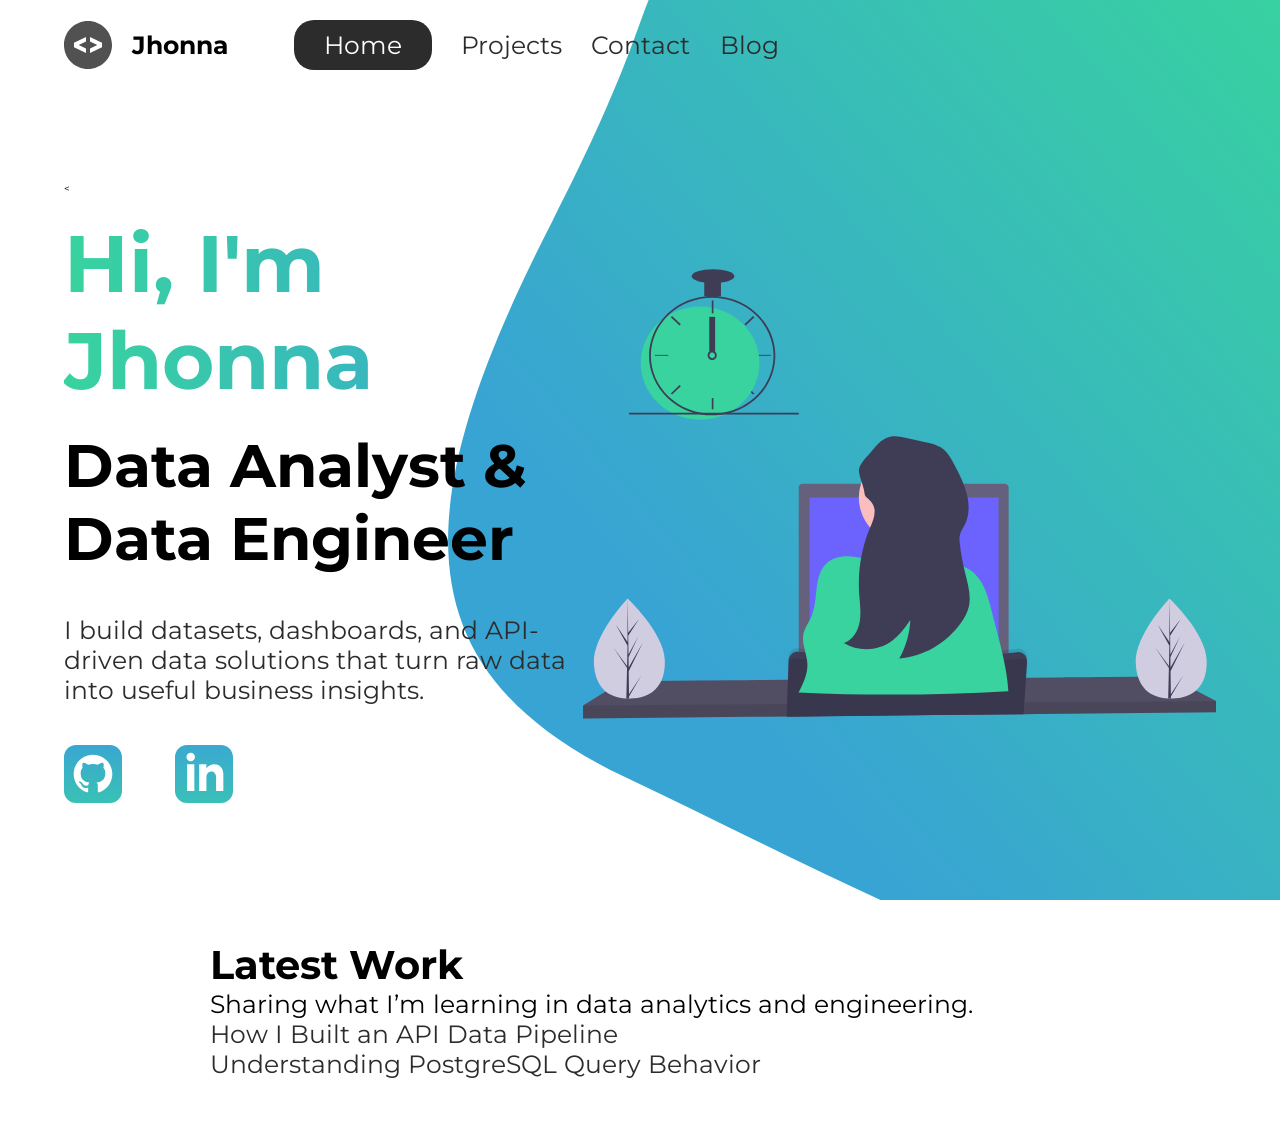
==== commit 544dea5d: "clean up nav" ====
--- a/index.html
+++ b/index.html
@@ -16,14 +16,13 @@
         <nav>
             <div class="logo">
                 <img src="icons/code.svg" alt="logo">
-                <h1>Jhonna FG</h1>
+                <h1>Jhonna</h1>
             </div>
             <ul>
                 <li><a  class="active" href="index.html">Home</a></li>
                 <li><a href="projects/index.html">Projects</a></li>
-                <li><a href="contact/index.html">Contact</a></li>
-                <li><a href="blog/index.html">Blog</a></li>
-                <!-- <li><a href="https://www.facebook.com/profile.php?id=61588796200714">Everyday Things</a></li> -->
+                <li><a href="blog/index.html">Contact</a></li>
+                <li><a href="contact/index.html">Blog</a></li>
             </ul>
         </nav>
     </header>
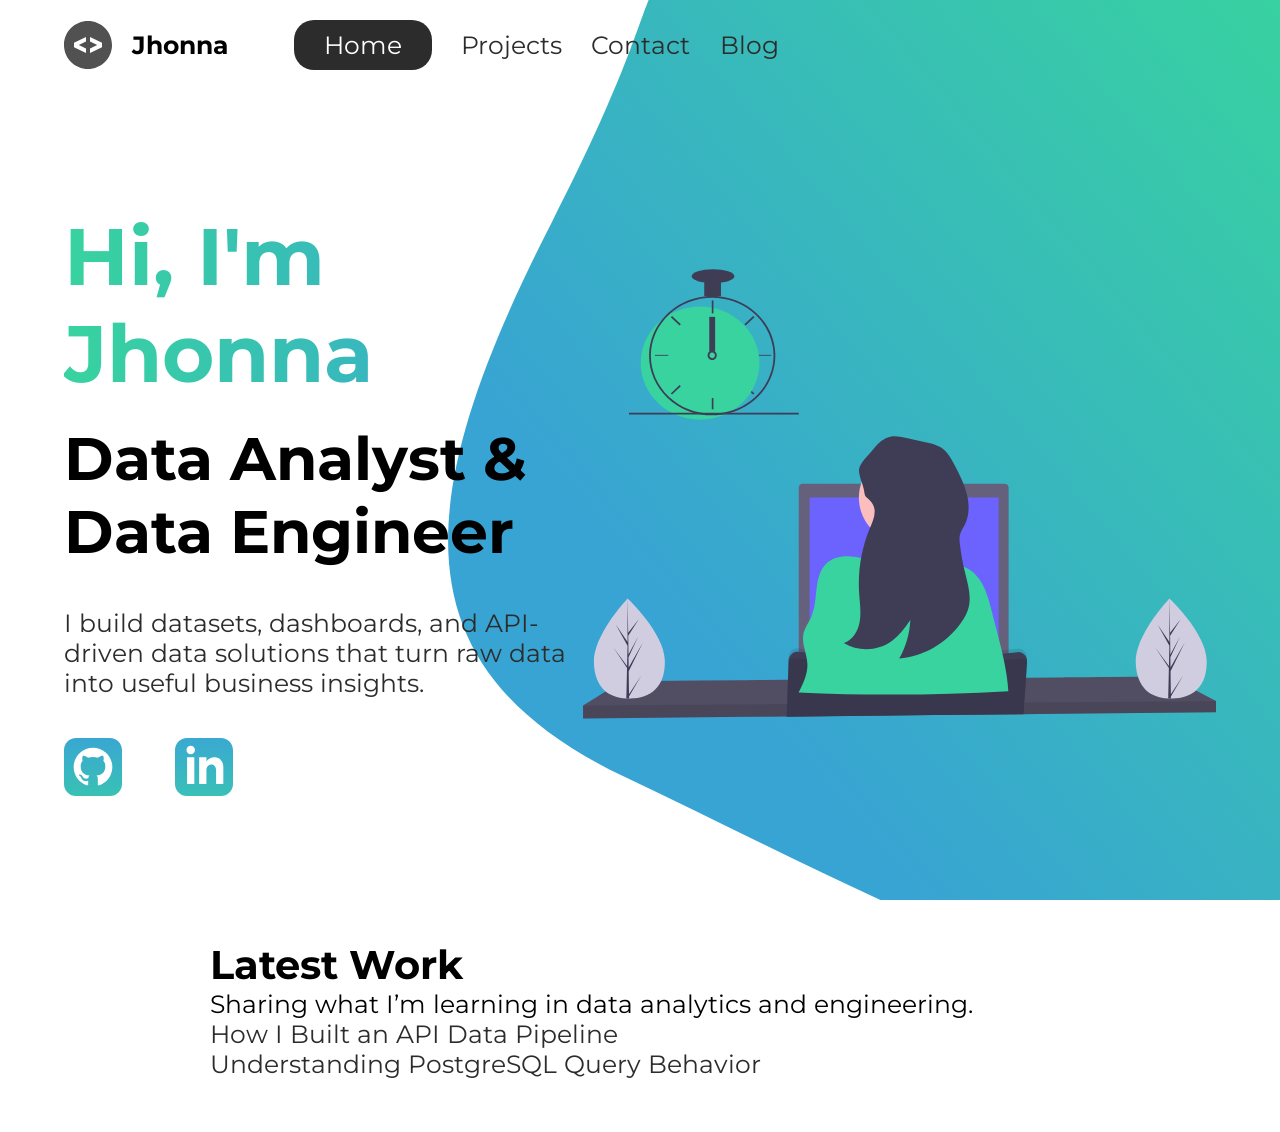
==== commit 25091d8c: "Fix projects page structure" ====
--- a/index.html
+++ b/index.html
@@ -28,7 +28,7 @@
     </header>
     <section class="intro">
         <div class="intro-text">
-            <<h2>Hi, I'm Jhonna</h2>
+            <h2>Hi, I'm Jhonna</h2>
 <h3>Data Analyst & <br> Data Engineer</h3>
 <p>I build datasets, dashboards, and API-driven data solutions that turn raw data into useful business insights.</p>
             <div class="intro-social">
